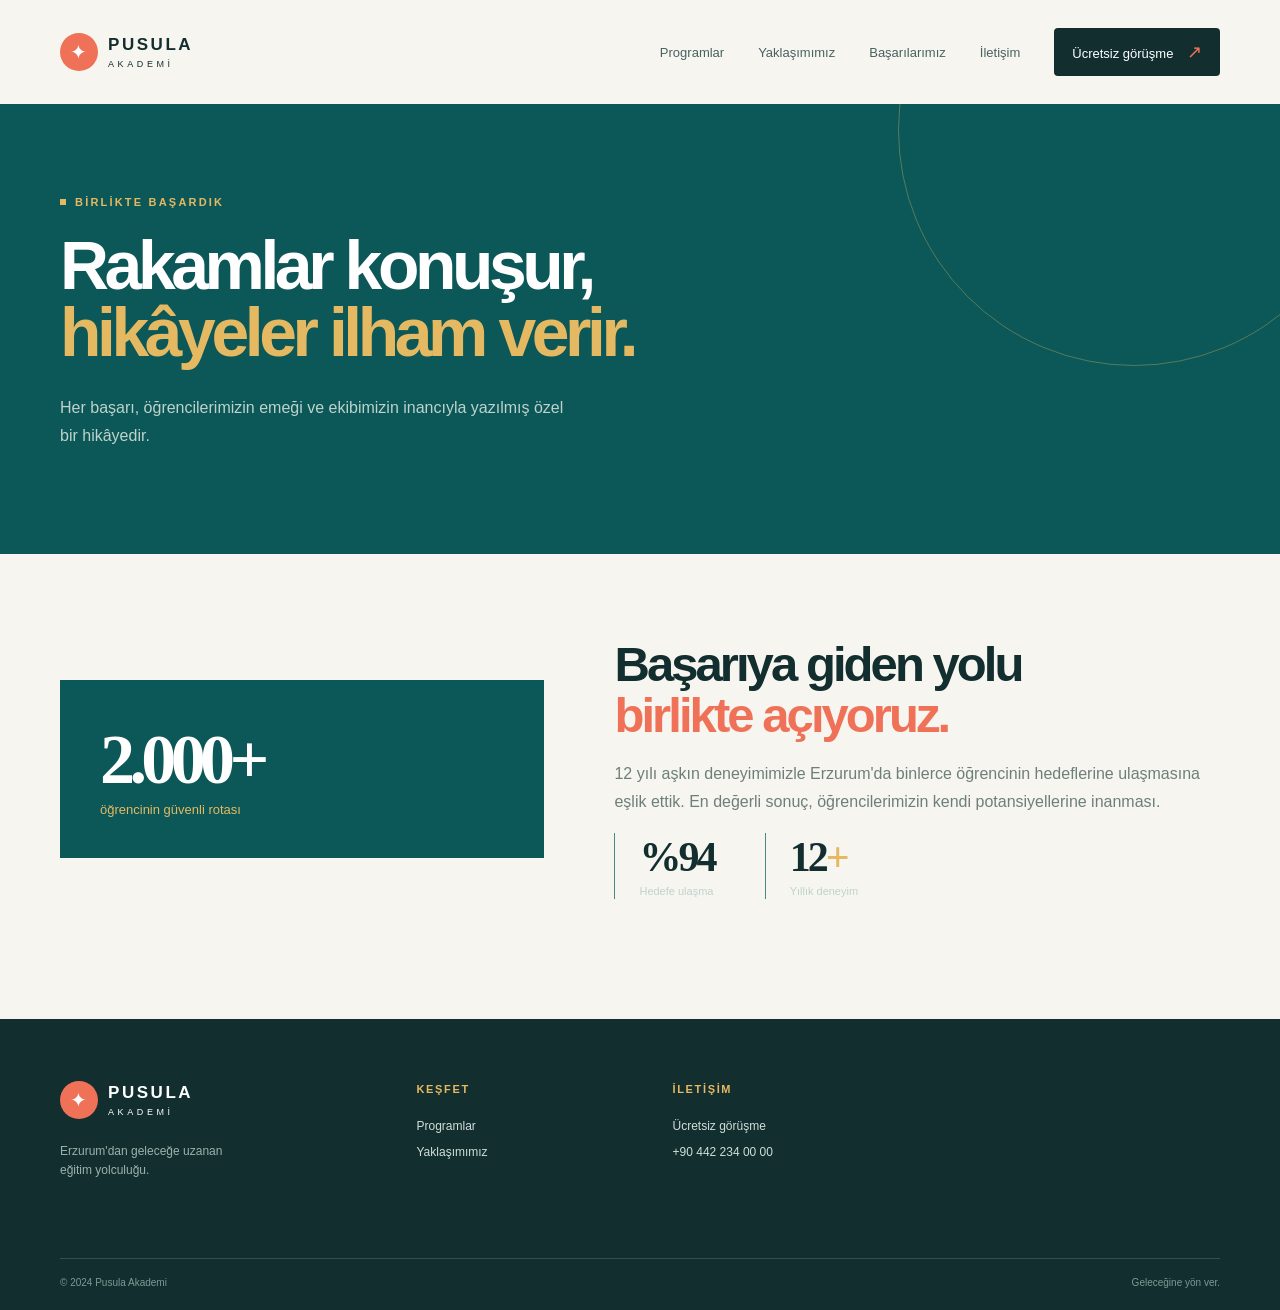
==== basarilarimiz.html @ 11196c7b "Create dedicated navigation pages Co-authored-by: Copilot App <223556219+Copilot@users.noreply.githu" ====
<!doctype html><html lang="tr"><head><meta charset="UTF-8"><meta name="viewport" content="width=device-width, initial-scale=1.0"><title>Başarılarımız | Pusula Akademi</title><link rel="stylesheet" href="styles.css"><link rel="stylesheet" href="page-styles.css"></head><body class="inner-page"><header class="site-header"><a class="brand" href="index.html"><span class="brand-mark">✦</span><span><strong>PUSULA</strong><small>AKADEMİ</small></span></a><nav class="site-nav"><a href="programlar.html">Programlar</a><a href="yaklasimimiz.html">Yaklaşımımız</a><a href="basarilarimiz.html">Başarılarımız</a><a href="iletisim.html">İletişim</a><a class="nav-cta" href="iletisim.html">Ücretsiz görüşme <span>↗</span></a></nav></header><main><section class="page-hero"><div class="section-shell"><p class="eyebrow"><span></span> Birlikte başardık</p><h1>Rakamlar konuşur,<br><em>hikâyeler ilham verir.</em></h1><p class="page-intro">Her başarı, öğrencilerimizin emeği ve ekibimizin inancıyla yazılmış özel bir hikâyedir.</p></div></section><section class="page-content section-shell"><div class="result-showcase"><div class="result-panel"><strong>2.000+</strong><span>öğrencinin güvenli rotası</span></div><div class="result-copy"><h2>Başarıya giden yolu<br><em>birlikte açıyoruz.</em></h2><p>12 yılı aşkın deneyimimizle Erzurum'da binlerce öğrencinin hedeflerine ulaşmasına eşlik ettik. En değerli sonuç, öğrencilerimizin kendi potansiyellerine inanması.</p><div class="metrics"><div><strong>%94</strong><small>Hedefe ulaşma</small></div><div><strong>12<span>+</span></strong><small>Yıllık deneyim</small></div></div></div></div></section></main><footer class="site-footer"><div class="section-shell footer-inner"><div class="footer-brand-column"><a class="brand brand-footer" href="index.html"><span class="brand-mark">✦</span><span><strong>PUSULA</strong><small>AKADEMİ</small></span></a><p>Erzurum'dan geleceğe uzanan eğitim yolculuğu.</p></div><div class="footer-column"><h3>Keşfet</h3><a href="programlar.html">Programlar</a><a href="yaklasimimiz.html">Yaklaşımımız</a></div><div class="footer-column"><h3>İletişim</h3><a href="iletisim.html">Ücretsiz görüşme</a><a href="tel:+904422340000">+90 442 234 00 00</a></div></div><div class="section-shell copyright"><span>© 2024 Pusula Akademi</span><span>Geleceğine yön ver.</span></div></footer></body></html>
---- styles.css ----
:root {
  --ink: #132e2f;
  --teal: #0c5758;
  --mint: #d8eee7;
  --cream: #f7f5ef;
  --orange: #ef7258;
  --gold: #e5b962;
  --muted: #6d7f7b;
}

* { box-sizing: border-box; }
html { scroll-behavior: smooth; }
body { margin: 0; background: var(--cream); color: var(--ink); font-family: "DM Sans", sans-serif; overflow-x: hidden; }
a { color: inherit; text-decoration: none; }
.section-shell { width: min(1160px, calc(100% - 80px)); margin: 0 auto; }
.section-shell:not(.site-header) { position: relative; }
.site-header { align-items: center; display: flex; justify-content: space-between; margin: auto; padding: 28px 40px; width: min(1240px, 100%); }
.brand { align-items: center; display: inline-flex; gap: 10px; letter-spacing: .06em; }
.brand-mark { align-items: center; background: var(--orange); border-radius: 50%; color: white; display: inline-flex; font-size: 20px; height: 38px; justify-content: center; width: 38px; }
.brand strong, .brand small { display: block; line-height: 1; }
.brand strong { font: 800 17px "Manrope", sans-serif; letter-spacing: .15em; }
.brand small { font-size: 9px; letter-spacing: .4em; margin-top: 5px; }
.site-nav { align-items: center; display: flex; font-size: 13px; gap: 34px; }
.site-nav a:not(.nav-cta) { color: #476260; }
.site-nav a:hover, .footer-links a:hover { color: var(--orange); }
.nav-cta { background: var(--ink); border-radius: 4px; color: white; padding: 13px 18px; }
.nav-cta span, .button span { color: var(--orange); font-size: 18px; margin-left: 10px; }
.search-toggle { background: none; border: 0; color: #476260; cursor: pointer; font: inherit; padding: 8px 0; }
.search-toggle span { color: var(--orange); font-size: 22px; vertical-align: -2px; }
.search-toggle:hover { color: var(--orange); }
.search-panel { background: var(--ink); box-shadow: 0 18px 40px rgba(19,46,47,.2); color: white; left: 0; padding: 22px max(40px, calc((100% - 1160px) / 2)); position: absolute; right: 0; top: 88px; z-index: 10; }
.search-form { align-items: center; border-bottom: 1px solid #547573; display: flex; gap: 14px; }
.search-form > span { color: var(--gold); font-size: 25px; }
.search-form input { background: transparent; border: 0; color: white; flex: 1; font: 500 18px "Manrope", sans-serif; outline: 0; padding: 12px 0; }
.search-form input::placeholder { color: #a8c0ba; }
.search-close { background: transparent; border: 0; color: #a8c0ba; cursor: pointer; font-size: 26px; }
.search-results { display: grid; gap: 8px; grid-template-columns: repeat(3, 1fr); padding-top: 16px; }
.search-result { border: 1px solid #315b59; display: grid; gap: 5px; padding: 13px 15px; position: relative; transition: background .2s, border-color .2s; }
.search-result:hover { background: #1b4747; border-color: var(--gold); }
.search-result strong { color: var(--gold); font-size: 13px; }
.search-result span { color: #bdd0ca; font-size: 11px; line-height: 1.4; max-width: 220px; }
.search-result b { bottom: 12px; color: var(--orange); position: absolute; right: 13px; }
.no-results { color: #bdd0ca; font-size: 13px; margin: 4px 0; }
.menu-toggle { display: none; }
.hero { align-items: center; display: grid; gap: 70px; grid-template-columns: 1fr 1fr; min-height: 630px; overflow: visible; padding-bottom: 76px; padding-top: 45px; position: relative; }
.hero::before { background-image: linear-gradient(rgba(12,87,88,.045) 1px, transparent 1px), linear-gradient(90deg, rgba(12,87,88,.045) 1px, transparent 1px); background-size: 35px 35px; content: ""; height: 430px; left: -100px; mask-image: linear-gradient(90deg, black, transparent); position: absolute; top: 55px; width: 530px; z-index: -2; }
.hero-orbit { border: 1px solid rgba(12,87,88,.13); border-radius: 50%; pointer-events: none; position: absolute; z-index: -1; }
.orbit-one { height: 620px; right: -300px; top: -160px; width: 620px; }
.orbit-two { border-color: rgba(239,114,88,.18); height: 450px; right: -215px; top: -75px; width: 450px; }
.eyebrow { align-items: center; color: var(--orange); display: flex; font-size: 11px; font-weight: 700; gap: 9px; letter-spacing: .2em; margin: 0 0 24px; text-transform: uppercase; }
.eyebrow > span { background: var(--orange); display: inline-block; height: 6px; width: 6px; }
h1, h2, h3 { font-family: "Manrope", sans-serif; margin: 0; }
h1 { font-size: clamp(45px, 5.3vw, 74px); letter-spacing: -.065em; line-height: .99; max-width: 580px; }
h1 em, h2 em { color: var(--orange); font-style: normal; }
.hero-text { color: var(--muted); font-size: 16px; line-height: 1.7; margin: 28px 0 30px; max-width: 420px; }
.hero-actions { align-items: center; display: flex; gap: 28px; }
.button { align-items: center; border-radius: 3px; display: inline-flex; font-size: 13px; font-weight: 700; padding: 16px 20px; }
.button-primary { background: var(--teal); color: #fff; }
.button-primary:hover { background: var(--ink); }
.text-link { border-bottom: 1px solid #bdc8c2; color: var(--teal); font-size: 13px; padding-bottom: 4px; }
.text-link span { color: var(--orange); margin-left: 9px; }
.hero-note { align-items: center; display: flex; gap: 14px; margin-top: 56px; }
.hero-note p { color: var(--muted); font-size: 12px; margin: 0; }
.hero-note strong { color: var(--ink); display: block; font-size: 16px; }
.avatar-stack { display: flex; }
.avatar-stack span { align-items: center; background: #f1bc86; border: 2px solid var(--cream); border-radius: 50%; color: var(--ink); display: flex; font-size: 10px; height: 31px; justify-content: center; margin-left: -8px; width: 31px; }
.avatar-stack span:first-child { background: #c0d8d2; margin-left: 0; }
.avatar-stack span:nth-child(2) { background: #9ec7c1; }
.avatar-stack span:nth-child(3) { background: #e9d298; }
.avatar-stack span:last-child { background: var(--teal); color: white; }
.hero-visual { min-height: 475px; position: relative; animation: rise-in .9s .15s both; }
.hero-visual::before { border: 1px solid rgba(239,114,88,.3); border-radius: 50%; content: ""; height: 390px; position: absolute; right: -52px; top: 40px; width: 390px; z-index: -1; animation: orbit 18s linear infinite; }
.hero-visual::after { background: var(--gold); border-radius: 50%; content: ""; filter: blur(1px); height: 13px; position: absolute; right: 80px; top: 48px; width: 13px; animation: blink 2.5s ease-in-out infinite; }
.visual-card-main { background: var(--mint); height: 430px; margin: 0 30px 0 48px; overflow: hidden; position: relative; }
.student-photo, .approach-image { background: linear-gradient(145deg, rgba(14,86,83,.1), rgba(14,86,83,.35)), url("https://images.unsplash.com/photo-1523240795612-9a054b0db644?auto=format&fit=crop&w=1000&q=85") center/cover; height: 100%; }
.quote-card { background: white; bottom: 25px; left: -28px; padding: 17px 25px 18px; position: absolute; width: 250px; }
.quote-card p { font: 600 13px/1.5 "Manrope", sans-serif; margin: 0; }
.quote-mark { color: var(--orange); font: 38px Georgia; height: 23px; display: block; }
.sun-badge { align-items: center; animation: float 4s ease-in-out infinite; background: var(--gold); border-radius: 50%; color: var(--ink); display: flex; flex-direction: column; font-size: 9px; font-weight: 700; height: 83px; justify-content: center; letter-spacing: .12em; line-height: 1.6; position: absolute; right: 4px; text-align: center; top: -14px; width: 83px; z-index: 2; }
.sun-badge strong { font-size: 17px; letter-spacing: .03em; }
.floating-stat { align-items: center; animation: float 4s 1s ease-in-out infinite; background: var(--teal); bottom: 10px; color: white; display: flex; gap: 10px; left: 0; padding: 16px 19px; position: absolute; }
.floating-stat strong { font: 800 26px "Manrope"; }
.floating-stat span { border-left: 1px solid #6d9692; font-size: 10px; line-height: 1.3; padding-left: 10px; }
.compass { animation: spin 12s linear infinite; bottom: 94px; color: var(--orange); font-size: 30px; position: absolute; right: 0; }
.section-heading { align-items: end; display: flex; justify-content: space-between; padding-bottom: 47px; }
h2 { font-size: clamp(32px, 4vw, 49px); letter-spacing: -.06em; line-height: 1.05; }
.section-intro { color: var(--muted); font-size: 14px; line-height: 1.7; margin: 0 5% 5px 0; max-width: 260px; }
.programs { padding: 85px 0 125px; }
.program-grid { display: grid; gap: 18px; grid-template-columns: repeat(3, 1fr); }
.program-card { background: #ebebe4; min-height: 335px; opacity: 0; padding: 28px 30px; position: relative; transform: translateY(25px); transition: transform .25s, box-shadow .25s; }
.program-card.is-visible { animation: reveal .7s both; }
.program-card:nth-child(2).is-visible { animation-delay: .12s; }
.program-card:nth-child(3).is-visible { animation-delay: .24s; }
.program-card:hover { transform: translateY(-6px); }
.program-card::after { background: var(--orange); bottom: 0; content: ""; height: 4px; left: 0; position: absolute; transform: scaleX(0); transform-origin: left; transition: transform .35s ease; width: 100%; }
.program-card:hover::after { transform: scaleX(1); }
.program-card.featured { background: var(--teal); color: #fff; }
.card-icon { align-items: center; border: 1px solid currentColor; border-radius: 50%; display: flex; font-size: 18px; height: 34px; justify-content: center; position: absolute; right: 27px; top: 25px; width: 34px; }
.card-label { font-size: 10px; font-weight: 700; letter-spacing: .18em; opacity: .65; text-transform: uppercase; }
.program-card h3 { font-size: 35px; letter-spacing: -.06em; line-height: 1.03; margin: 43px 0 15px; }
.program-card > p:not(.card-label) { font-size: 13px; max-width: 160px; opacity: .68; }
.program-card a { bottom: 28px; font-size: 12px; font-weight: 700; left: 30px; position: absolute; }
.program-card a span { color: var(--orange); margin-left: 9px; }
.approach { align-items: center; display: grid; gap: 100px; grid-template-columns: .9fr 1fr; padding: 30px 0 145px; }
.approach-image { background-image: linear-gradient(145deg, rgba(14,86,83,.05), rgba(14,86,83,.45)), url("https://images.unsplash.com/photo-1529156069898-49953e39b3ac?auto=format&fit=crop&w=900&q=85"); height: 560px; opacity: 0; position: relative; transform: translateX(-25px); }
.approach-image.is-visible { animation: slide-in .8s both; }
.approach-image span { background: var(--orange); bottom: 0; color: white; font: 800 29px "Manrope"; padding: 25px 28px; position: absolute; right: 0; }
.approach-copy > p:not(.eyebrow) { color: var(--muted); font-size: 14px; line-height: 1.8; margin: 27px 0 34px; max-width: 430px; }
.approach-list > div { align-items: flex-start; border-top: 1px solid #d7ddd7; display: flex; gap: 22px; padding: 15px 0; }
.approach-list strong { color: var(--orange); font-size: 11px; }
.approach-list b, .approach-list small { display: block; }
.approach-list b { font-size: 13px; margin-bottom: 4px; }
.approach-list small { color: var(--muted); font-size: 12px; }
.results { background: var(--teal); color: white; }
.results-inner { align-items: center; display: flex; justify-content: space-between; padding-bottom: 82px; padding-top: 82px; }
.eyebrow-light { color: var(--gold); }
.eyebrow-light > span { background: var(--gold); }
.results h2 em, .contact h2 em { color: var(--gold); }
.metrics { display: flex; gap: 50px; }
.metrics div { border-left: 1px solid #4f8582; padding-left: 24px; }
.metrics strong { display: block; font: 800 42px "Manrope"; letter-spacing: -.07em; }
.metrics strong span { color: var(--gold); }
.metrics small { color: #bed3cc; font-size: 11px; }
.testimonial { padding: 110px 0; text-align: center; }
.testimonial .eyebrow { justify-content: center; }
blockquote { font: 600 clamp(23px, 3vw, 37px)/1.3 "Manrope", sans-serif; letter-spacing: -.05em; margin: 0 auto 25px; max-width: 790px; }
.student-name { color: var(--muted); font-size: 12px; }
.student-name strong { color: var(--ink); }
.student-name span { color: var(--orange); padding: 0 8px; }
.contact { align-items: center; background: var(--orange); color: white; display: flex; justify-content: space-between; padding-bottom: 65px; padding-top: 65px; }
.contact .eyebrow { color: var(--cream); }
.contact .eyebrow > span { background: var(--cream); }
.contact-action { max-width: 280px; }
.contact-action p { font-size: 13px; line-height: 1.6; margin: 0 0 22px; opacity: .8; }
.button-light { background: white; color: var(--ink); }
.button-light span { color: var(--orange); }
.site-footer { background: var(--ink); color: white; }
.footer-inner { display: grid; gap: 55px; grid-template-columns: 1.5fr 1fr 1.45fr 1fr; padding: 62px 0 54px; }
.brand-footer .brand-mark { background: var(--orange); }
.footer-brand-column > p { color: #9bb2ac; font-size: 12px; line-height: 1.6; margin: 23px 0; max-width: 180px; }
.social-links { display: flex; gap: 8px; }
.social-links a { align-items: center; border: 1px solid #416663; border-radius: 50%; color: #d0dfda; display: flex; font-size: 11px; height: 29px; justify-content: center; width: 29px; }
.social-links a:hover { background: var(--orange); border-color: var(--orange); }
.footer-column { display: flex; flex-direction: column; gap: 12px; }
.footer-column h3 { color: var(--gold); font-size: 11px; letter-spacing: .15em; margin: 2px 0 12px; text-transform: uppercase; }
.footer-column a, .footer-column span { color: #d0dfda; font-size: 12px; }
.footer-column a:hover { color: var(--orange); }
.footer-action { border-left: 1px solid #315050; padding-left: 25px; }
.footer-action p { color: white; font: 600 16px/1.4 "Manrope", sans-serif; margin: 0 0 12px; }
.footer-arrow { border-bottom: 1px solid #55726e; color: var(--gold) !important; padding-bottom: 8px; width: max-content; }
.footer-arrow span { color: var(--orange); font-size: 17px; margin-left: 10px; }
.copyright { border-top: 1px solid #315050; color: #7e9a95; display: flex; font-size: 10px; justify-content: space-between; padding-bottom: 22px; padding-top: 18px; }
.sr-only { clip: rect(0,0,0,0); clip-path: inset(50%); height: 1px; overflow: hidden; position: absolute; white-space: nowrap; width: 1px; }
.marquee-band { background: var(--orange); color: white; overflow: hidden; transform: rotate(-1.5deg) scale(1.03); }
.marquee-track { align-items: center; animation: marquee 28s linear infinite; display: flex; gap: 36px; justify-content: flex-start; min-width: max-content; padding: 17px 0; }
.marquee-track span { font: 800 13px "Manrope", sans-serif; letter-spacing: .15em; }
.marquee-track b { color: var(--gold); font-size: 17px; }
.marquee-band + .programs { padding-top: 140px; }
.button-primary, .button-light, .nav-cta { transition: box-shadow .25s, transform .25s; }
.button-primary:hover, .button-light:hover, .nav-cta:hover { box-shadow: 0 12px 24px rgba(19,46,47,.18); transform: translateY(-3px); }
.visual-card-main { box-shadow: 18px 22px 0 rgba(12,87,88,.09); transition: transform .5s ease, box-shadow .5s ease; }
.visual-card-main:hover { box-shadow: 25px 28px 0 rgba(12,87,88,.13); transform: rotate(-1deg) translateY(-5px); }
@keyframes marquee { to { transform: translateX(-50%); } }
.hero-copy { animation: rise-in .8s both; }
.approach-copy, .results-inner, .testimonial, .contact { opacity: 0; transform: translateY(22px); }
.approach-copy.is-visible, .results-inner.is-visible, .testimonial.is-visible, .contact.is-visible { animation: reveal .8s both; }
@keyframes rise-in { from { opacity: 0; transform: translateY(24px); } to { opacity: 1; transform: translateY(0); } }
@keyframes reveal { from { opacity: 0; transform: translateY(25px); } to { opacity: 1; transform: translateY(0); } }
@keyframes slide-in { from { opacity: 0; transform: translateX(-25px); } to { opacity: 1; transform: translateX(0); } }
@keyframes float { 0%, 100% { transform: translateY(0) rotate(0); } 50% { transform: translateY(-9px) rotate(2deg); } }
@keyframes orbit { to { transform: rotate(360deg); } }
@keyframes spin { to { transform: rotate(360deg); } }
@keyframes blink { 0%, 100% { box-shadow: 0 0 0 0 rgba(229,185,98,.45); } 50% { box-shadow: 0 0 0 12px rgba(229,185,98,0); } }
@media (prefers-reduced-motion: reduce) {
  *, *::before, *::after { animation-duration: .01ms !important; animation-iteration-count: 1 !important; scroll-behavior: auto !important; transition-duration: .01ms !important; }
}

@media (max-width: 760px) {
  .section-shell { width: min(100% - 40px, 560px); }
  .site-header { padding: 20px; }
  .menu-toggle { background: none; border: 0; display: block; padding: 5px; }
  .menu-toggle span:not(.sr-only) { background: var(--ink); display: block; height: 2px; margin: 5px 0; width: 22px; }
  .site-nav { background: var(--cream); box-shadow: 0 12px 20px #173d3d12; display: none; flex-direction: column; gap: 22px; left: 0; padding: 24px; position: absolute; right: 0; top: 75px; z-index: 4; }
  .site-nav.open { display: flex; }
  .search-panel { padding: 18px 20px; top: 68px; }
  .search-results { grid-template-columns: 1fr; max-height: 55vh; overflow-y: auto; }
  .hero { display: block; min-height: 0; padding-bottom: 70px; padding-top: 45px; }
  .hero-orbit { opacity: .5; right: -330px; }
  h1 { font-size: 48px; }
  .hero-visual { margin-top: 65px; min-height: 390px; }
  .visual-card-main { height: 350px; margin-left: 30px; }
  .floating-stat { bottom: 0; }
  .section-heading, .results-inner, .contact, .footer-inner { align-items: flex-start; display: block; }
  .section-intro { margin-top: 25px; }
  .programs { padding: 70px 0 90px; }
  .marquee-band + .programs { padding-top: 95px; }
  .program-grid { grid-template-columns: 1fr; }
  .program-card { min-height: 280px; }
  .approach { display: block; padding-bottom: 90px; }
  .approach-image { height: 380px; margin-bottom: 55px; }
  .results-inner { padding: 60px 0; }
  .metrics { gap: 20px; margin-top: 45px; }
  .metrics div { padding-left: 13px; }
  .metrics strong { font-size: 30px; }
  .testimonial { padding: 80px 0; }
  .contact-action { margin-top: 27px; }
  .footer-inner { gap: 32px; padding: 45px 0 35px; }
  .footer-action { border-left: 0; border-top: 1px solid #315050; padding-left: 0; padding-top: 25px; }
  .footer-inner > p { margin: 26px 0; }
  .copyright { display: flex; }
}
---- page-styles.css ----
.inner-page{background:var(--cream);min-height:100vh}.page-hero{background:var(--teal);color:#fff;overflow:hidden;padding:92px 0 105px;position:relative}.page-hero:after{border:1px solid rgba(229,185,98,.35);border-radius:50%;content:"";height:470px;position:absolute;right:-90px;top:-210px;width:470px}.page-hero .eyebrow{color:var(--gold)}.page-hero .eyebrow>span{background:var(--gold)}.page-hero h1{max-width:740px}.page-hero h1 em{color:var(--gold)}.page-intro{color:#bdd3cc;font-size:16px;line-height:1.7;margin:28px 0 0;max-width:510px}.page-content{padding:85px 0 120px}.page-content h2{margin-bottom:18px}.page-content>p{color:var(--muted);line-height:1.8;max-width:650px}.detail-grid{display:grid;gap:18px;grid-template-columns:repeat(3,1fr);margin-top:45px}.detail-card{background:#fff;border-top:4px solid var(--orange);padding:30px}.detail-card:nth-child(2){border-color:var(--gold)}.detail-card:nth-child(3){border-color:var(--teal)}.detail-card b{color:var(--orange);font-size:11px;letter-spacing:.15em}.detail-card h3{font-size:28px;margin:34px 0 13px}.detail-card p{color:var(--muted);font-size:13px;line-height:1.7}.numbered-list{display:grid;gap:0;margin-top:45px;max-width:760px}.numbered-list div{align-items:center;border-top:1px solid #d8dfda;display:grid;gap:25px;grid-template-columns:45px 1fr;padding:22px 0}.numbered-list strong{color:var(--orange);font-size:12px}.numbered-list b{display:block;font-size:16px;margin-bottom:6px}.numbered-list span{color:var(--muted);font-size:13px}.result-showcase{align-items:center;display:grid;gap:70px;grid-template-columns:.8fr 1fr}.result-panel{background:var(--teal);color:#fff;padding:40px}.result-panel strong{display:block;font:800 70px "Manrope";letter-spacing:-.08em}.result-panel span{color:var(--gold);font-size:13px}.result-copy p{color:var(--muted);line-height:1.8}.contact-layout{display:grid;gap:70px;grid-template-columns:1fr 1fr}.contact-info{background:var(--teal);color:#fff;padding:38px}.contact-info h3{font-size:26px;margin:0 0 28px}.contact-info p{color:#bdd3cc;font-size:13px;line-height:1.7}.contact-info a{color:var(--gold);display:block;margin-top:22px}.contact-form{display:grid;gap:14px}.contact-form label{color:var(--muted);font-size:11px;font-weight:700}.contact-form input,.contact-form textarea{background:#fff;border:1px solid #d8dfda;font:inherit;padding:14px}.contact-form textarea{min-height:115px;resize:vertical}.contact-form button{background:var(--orange);border:0;color:#fff;cursor:pointer;font:700 13px "DM Sans";padding:16px}@media(max-width:760px){.page-hero{padding:65px 0 75px}.page-content{padding:60px 0 80px}.detail-grid,.contact-layout,.result-showcase{grid-template-columns:1fr}.result-panel{padding:30px}}
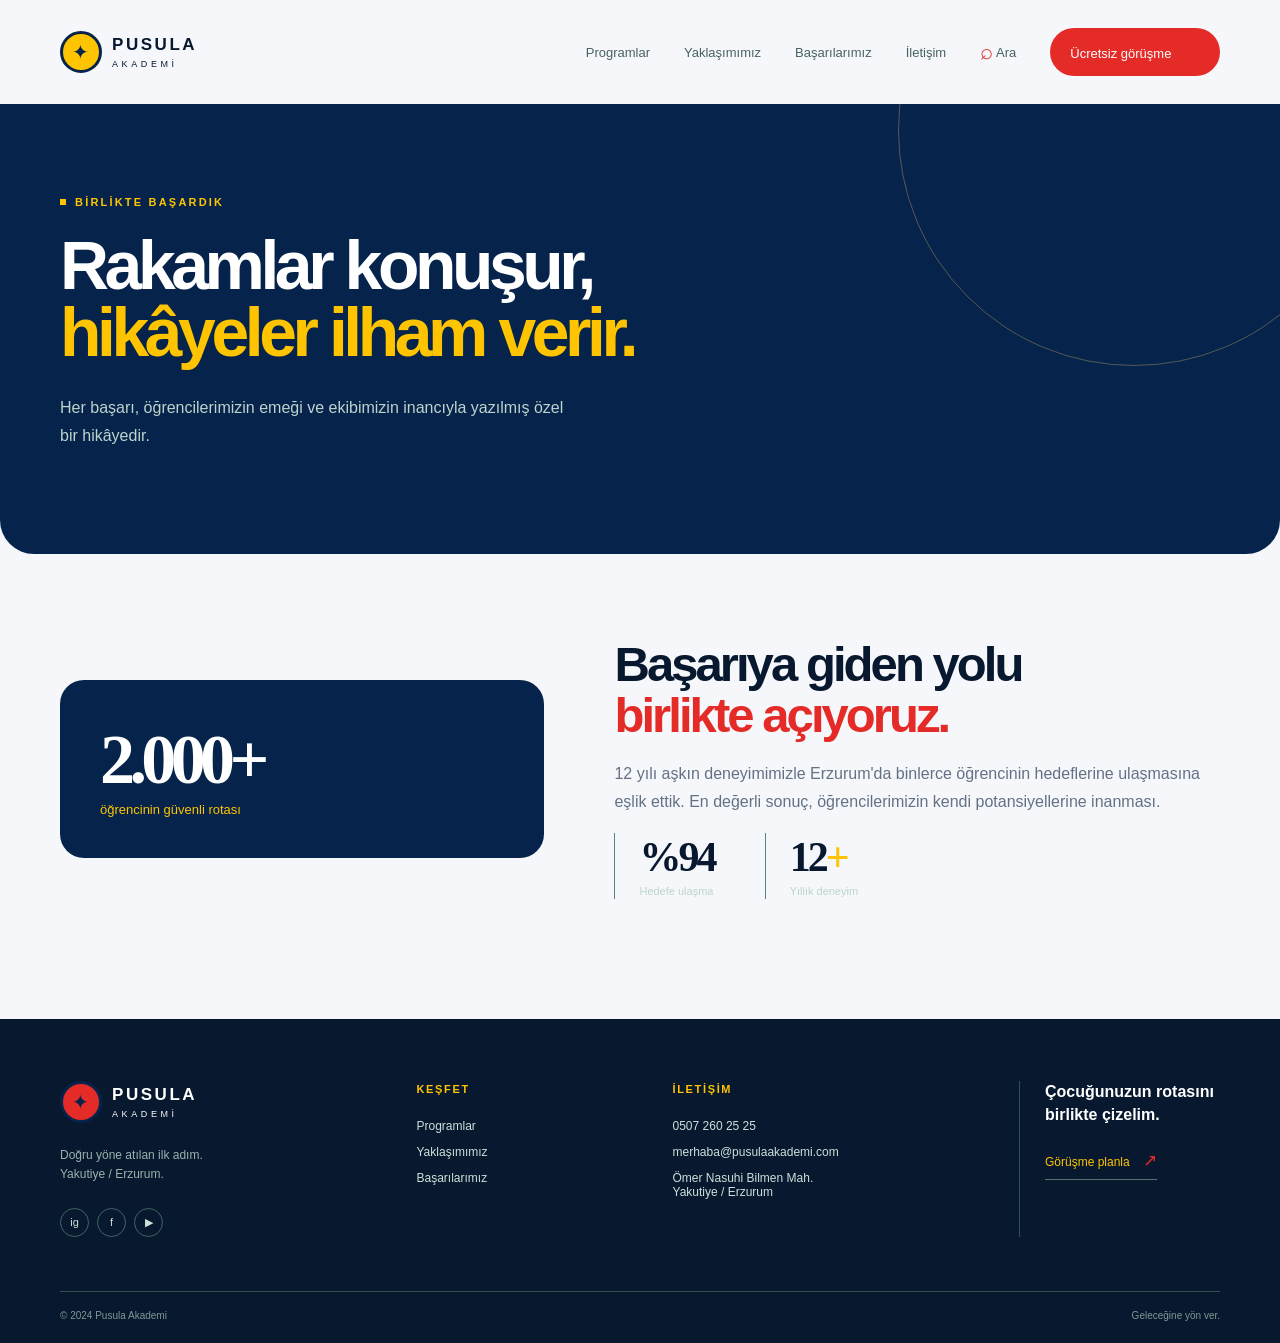
==== commit ac9e5279: "Unify header and footer across pages Co-authored-by: Copilot App <223556219+Copilot@users.noreply.gi" ====
--- a/basarilarimiz.html
+++ b/basarilarimiz.html
@@ -1 +1 @@
-<!doctype html><html lang="tr"><head><meta charset="UTF-8"><meta name="viewport" content="width=device-width, initial-scale=1.0"><title>Başarılarımız | Pusula Akademi</title><link rel="stylesheet" href="styles.css"><link rel="stylesheet" href="page-styles.css"></head><body class="inner-page"><header class="site-header"><a class="brand" href="index.html"><span class="brand-mark">✦</span><span><strong>PUSULA</strong><small>AKADEMİ</small></span></a><nav class="site-nav"><a href="programlar.html">Programlar</a><a href="yaklasimimiz.html">Yaklaşımımız</a><a href="basarilarimiz.html">Başarılarımız</a><a href="iletisim.html">İletişim</a><a class="nav-cta" href="iletisim.html">Ücretsiz görüşme <span>↗</span></a></nav></header><main><section class="page-hero"><div class="section-shell"><p class="eyebrow"><span></span> Birlikte başardık</p><h1>Rakamlar konuşur,<br><em>hikâyeler ilham verir.</em></h1><p class="page-intro">Her başarı, öğrencilerimizin emeği ve ekibimizin inancıyla yazılmış özel bir hikâyedir.</p></div></section><section class="page-content section-shell"><div class="result-showcase"><div class="result-panel"><strong>2.000+</strong><span>öğrencinin güvenli rotası</span></div><div class="result-copy"><h2>Başarıya giden yolu<br><em>birlikte açıyoruz.</em></h2><p>12 yılı aşkın deneyimimizle Erzurum'da binlerce öğrencinin hedeflerine ulaşmasına eşlik ettik. En değerli sonuç, öğrencilerimizin kendi potansiyellerine inanması.</p><div class="metrics"><div><strong>%94</strong><small>Hedefe ulaşma</small></div><div><strong>12<span>+</span></strong><small>Yıllık deneyim</small></div></div></div></div></section></main><footer class="site-footer"><div class="section-shell footer-inner"><div class="footer-brand-column"><a class="brand brand-footer" href="index.html"><span class="brand-mark">✦</span><span><strong>PUSULA</strong><small>AKADEMİ</small></span></a><p>Erzurum'dan geleceğe uzanan eğitim yolculuğu.</p></div><div class="footer-column"><h3>Keşfet</h3><a href="programlar.html">Programlar</a><a href="yaklasimimiz.html">Yaklaşımımız</a></div><div class="footer-column"><h3>İletişim</h3><a href="iletisim.html">Ücretsiz görüşme</a><a href="tel:+904422340000">+90 442 234 00 00</a></div></div><div class="section-shell copyright"><span>© 2024 Pusula Akademi</span><span>Geleceğine yön ver.</span></div></footer></body></html>
+<!doctype html><html lang="tr"><head><meta charset="UTF-8"><meta name="viewport" content="width=device-width, initial-scale=1.0"><title>Başarılarımız | Pusula Akademi</title><link rel="stylesheet" href="styles.css"><link rel="stylesheet" href="page-styles.css"></head><body class="inner-page"><header class="site-header"><a class="brand" href="index.html"><span class="brand-mark">✦</span><span><strong>PUSULA</strong><small>AKADEMİ</small></span></a><nav class="site-nav"><a href="programlar.html">Programlar</a><a href="yaklasimimiz.html">Yaklaşımımız</a><a href="basarilarimiz.html">Başarılarımız</a><a href="iletisim.html">İletişim</a><a class="nav-cta" href="iletisim.html">Ücretsiz görüşme <span>↗</span></a></nav></header><main><section class="page-hero"><div class="section-shell"><p class="eyebrow"><span></span> Birlikte başardık</p><h1>Rakamlar konuşur,<br><em>hikâyeler ilham verir.</em></h1><p class="page-intro">Her başarı, öğrencilerimizin emeği ve ekibimizin inancıyla yazılmış özel bir hikâyedir.</p></div></section><section class="page-content section-shell"><div class="result-showcase"><div class="result-panel"><strong>2.000+</strong><span>öğrencinin güvenli rotası</span></div><div class="result-copy"><h2>Başarıya giden yolu<br><em>birlikte açıyoruz.</em></h2><p>12 yılı aşkın deneyimimizle Erzurum'da binlerce öğrencinin hedeflerine ulaşmasına eşlik ettik. En değerli sonuç, öğrencilerimizin kendi potansiyellerine inanması.</p><div class="metrics"><div><strong>%94</strong><small>Hedefe ulaşma</small></div><div><strong>12<span>+</span></strong><small>Yıllık deneyim</small></div></div></div></div></section></main><footer class="site-footer"><div class="section-shell footer-inner"><div class="footer-brand-column"><a class="brand brand-footer" href="index.html"><span class="brand-mark">✦</span><span><strong>PUSULA</strong><small>AKADEMİ</small></span></a><p>Erzurum'dan geleceğe uzanan eğitim yolculuğu.</p></div><div class="footer-column"><h3>Keşfet</h3><a href="programlar.html">Programlar</a><a href="yaklasimimiz.html">Yaklaşımımız</a></div><div class="footer-column"><h3>İletişim</h3><a href="iletisim.html">Ücretsiz görüşme</a><a href="tel:+904422340000">+90 442 234 00 00</a></div></div><div class="section-shell copyright"><span>© 2024 Pusula Akademi</span><span>Geleceğine yön ver.</span></div></footer><script src="chrome.js"></script><script src="script.js"></script></body></html>
--- a/styles.css
+++ b/styles.css
@@ -1,11 +1,11 @@
 :root {
-  --ink: #132e2f;
-  --teal: #0c5758;
-  --mint: #d8eee7;
-  --cream: #f7f5ef;
-  --orange: #ef7258;
-  --gold: #e5b962;
-  --muted: #6d7f7b;
+  --ink: #07182f;
+  --teal: #06244b;
+  --mint: #c9eff4;
+  --cream: #f5f7fa;
+  --orange: #e42b27;
+  --gold: #ffc400;
+  --muted: #647185;
 }
 
 * { box-sizing: border-box; }
@@ -16,14 +16,14 @@
 .section-shell:not(.site-header) { position: relative; }
 .site-header { align-items: center; display: flex; justify-content: space-between; margin: auto; padding: 28px 40px; width: min(1240px, 100%); }
 .brand { align-items: center; display: inline-flex; gap: 10px; letter-spacing: .06em; }
-.brand-mark { align-items: center; background: var(--orange); border-radius: 50%; color: white; display: inline-flex; font-size: 20px; height: 38px; justify-content: center; width: 38px; }
+.brand-mark { align-items: center; background: var(--gold); border: 3px solid var(--teal); border-radius: 50%; color: var(--teal); display: inline-flex; font-size: 20px; height: 42px; justify-content: center; width: 42px; }
 .brand strong, .brand small { display: block; line-height: 1; }
 .brand strong { font: 800 17px "Manrope", sans-serif; letter-spacing: .15em; }
 .brand small { font-size: 9px; letter-spacing: .4em; margin-top: 5px; }
 .site-nav { align-items: center; display: flex; font-size: 13px; gap: 34px; }
 .site-nav a:not(.nav-cta) { color: #476260; }
 .site-nav a:hover, .footer-links a:hover { color: var(--orange); }
-.nav-cta { background: var(--ink); border-radius: 4px; color: white; padding: 13px 18px; }
+.nav-cta { background: var(--orange); border-radius: 999px; color: white; padding: 13px 20px; }
 .nav-cta span, .button span { color: var(--orange); font-size: 18px; margin-left: 10px; }
 .search-toggle { background: none; border: 0; color: #476260; cursor: pointer; font: inherit; padding: 8px 0; }
 .search-toggle span { color: var(--orange); font-size: 22px; vertical-align: -2px; }
@@ -42,7 +42,7 @@
 .search-result b { bottom: 12px; color: var(--orange); position: absolute; right: 13px; }
 .no-results { color: #bdd0ca; font-size: 13px; margin: 4px 0; }
 .menu-toggle { display: none; }
-.hero { align-items: center; display: grid; gap: 70px; grid-template-columns: 1fr 1fr; min-height: 630px; overflow: visible; padding-bottom: 76px; padding-top: 45px; position: relative; }
+.hero { align-items: center; background: radial-gradient(circle at 88% 42%, rgba(255,196,0,.18), transparent 26%), linear-gradient(135deg, #f5f7fa 0%, #e7f1f6 100%); border-radius: 0 0 34px 34px; display: grid; gap: 70px; grid-template-columns: 1fr 1fr; min-height: 630px; overflow: visible; padding: 68px 52px 76px; position: relative; width: min(1240px, 100%); }
 .hero::before { background-image: linear-gradient(rgba(12,87,88,.045) 1px, transparent 1px), linear-gradient(90deg, rgba(12,87,88,.045) 1px, transparent 1px); background-size: 35px 35px; content: ""; height: 430px; left: -100px; mask-image: linear-gradient(90deg, black, transparent); position: absolute; top: 55px; width: 530px; z-index: -2; }
 .hero-orbit { border: 1px solid rgba(12,87,88,.13); border-radius: 50%; pointer-events: none; position: absolute; z-index: -1; }
 .orbit-one { height: 620px; right: -300px; top: -160px; width: 620px; }
@@ -54,7 +54,7 @@
 h1 em, h2 em { color: var(--orange); font-style: normal; }
 .hero-text { color: var(--muted); font-size: 16px; line-height: 1.7; margin: 28px 0 30px; max-width: 420px; }
 .hero-actions { align-items: center; display: flex; gap: 28px; }
-.button { align-items: center; border-radius: 3px; display: inline-flex; font-size: 13px; font-weight: 700; padding: 16px 20px; }
+.button { align-items: center; border-radius: 999px; display: inline-flex; font-size: 13px; font-weight: 700; padding: 16px 21px; }
 .button-primary { background: var(--teal); color: #fff; }
 .button-primary:hover { background: var(--ink); }
 .text-link { border-bottom: 1px solid #bdc8c2; color: var(--teal); font-size: 13px; padding-bottom: 4px; }
@@ -71,23 +71,25 @@
 .hero-visual { min-height: 475px; position: relative; animation: rise-in .9s .15s both; }
 .hero-visual::before { border: 1px solid rgba(239,114,88,.3); border-radius: 50%; content: ""; height: 390px; position: absolute; right: -52px; top: 40px; width: 390px; z-index: -1; animation: orbit 18s linear infinite; }
 .hero-visual::after { background: var(--gold); border-radius: 50%; content: ""; filter: blur(1px); height: 13px; position: absolute; right: 80px; top: 48px; width: 13px; animation: blink 2.5s ease-in-out infinite; }
-.visual-card-main { background: var(--mint); height: 430px; margin: 0 30px 0 48px; overflow: hidden; position: relative; }
-.student-photo, .approach-image { background: linear-gradient(145deg, rgba(14,86,83,.1), rgba(14,86,83,.35)), url("https://images.unsplash.com/photo-1523240795612-9a054b0db644?auto=format&fit=crop&w=1000&q=85") center/cover; height: 100%; }
-.quote-card { background: white; bottom: 25px; left: -28px; padding: 17px 25px 18px; position: absolute; width: 250px; }
+.visual-card-main { background: var(--mint); border: 8px solid white; border-radius: 30px; height: 430px; margin: 0 30px 0 48px; overflow: hidden; position: relative; }
+.student-photo, .approach-image { background: linear-gradient(145deg, rgba(6,36,75,.2), rgba(6,36,75,.7)), url("https://images.unsplash.com/photo-1523240795612-9a054b0db644?auto=format&fit=crop&w=1000&q=85") center/cover; height: 100%; }
+.quote-card { background: white; border-radius: 18px; bottom: 25px; box-shadow: 0 10px 25px rgba(7,24,47,.12); left: -28px; padding: 17px 25px 18px; position: absolute; width: 250px; }
 .quote-card p { font: 600 13px/1.5 "Manrope", sans-serif; margin: 0; }
 .quote-mark { color: var(--orange); font: 38px Georgia; height: 23px; display: block; }
-.sun-badge { align-items: center; animation: float 4s ease-in-out infinite; background: var(--gold); border-radius: 50%; color: var(--ink); display: flex; flex-direction: column; font-size: 9px; font-weight: 700; height: 83px; justify-content: center; letter-spacing: .12em; line-height: 1.6; position: absolute; right: 4px; text-align: center; top: -14px; width: 83px; z-index: 2; }
+.sun-badge { align-items: center; animation: float 4s ease-in-out infinite; background: var(--gold); border: 3px solid var(--teal); border-radius: 50%; color: var(--teal); display: flex; flex-direction: column; font-size: 9px; font-weight: 700; height: 93px; justify-content: center; letter-spacing: .12em; line-height: 1.6; position: absolute; right: 4px; text-align: center; top: -14px; width: 93px; z-index: 2; }
 .sun-badge strong { font-size: 17px; letter-spacing: .03em; }
-.floating-stat { align-items: center; animation: float 4s 1s ease-in-out infinite; background: var(--teal); bottom: 10px; color: white; display: flex; gap: 10px; left: 0; padding: 16px 19px; position: absolute; }
+.floating-stat { align-items: center; animation: float 4s 1s ease-in-out infinite; background: var(--teal); border: 4px solid white; border-radius: 18px; bottom: 10px; color: white; display: flex; gap: 10px; left: 0; padding: 16px 19px; position: absolute; }
 .floating-stat strong { font: 800 26px "Manrope"; }
 .floating-stat span { border-left: 1px solid #6d9692; font-size: 10px; line-height: 1.3; padding-left: 10px; }
 .compass { animation: spin 12s linear infinite; bottom: 94px; color: var(--orange); font-size: 30px; position: absolute; right: 0; }
 .section-heading { align-items: end; display: flex; justify-content: space-between; padding-bottom: 47px; }
 h2 { font-size: clamp(32px, 4vw, 49px); letter-spacing: -.06em; line-height: 1.05; }
 .section-intro { color: var(--muted); font-size: 14px; line-height: 1.7; margin: 0 5% 5px 0; max-width: 260px; }
-.programs { padding: 85px 0 125px; }
+.programs { padding: 85px 0 125px; position: relative; }
+.programs::before { border: 2px solid var(--gold); border-radius: 4px; content: ""; height: 18px; opacity: .8; position: absolute; right: 2%; top: 70px; transform: rotate(23deg); width: 145px; }
+.programs::after { color: var(--orange); content: "✎"; font-size: 68px; opacity: .18; position: absolute; right: 3%; top: 100px; transform: rotate(-28deg); }
 .program-grid { display: grid; gap: 18px; grid-template-columns: repeat(3, 1fr); }
-.program-card { background: #ebebe4; min-height: 335px; opacity: 0; padding: 28px 30px; position: relative; transform: translateY(25px); transition: transform .25s, box-shadow .25s; }
+.program-card { background: #e4f2f5; border-radius: 24px; min-height: 335px; opacity: 0; padding: 28px 30px; position: relative; transform: translateY(25px); transition: transform .25s, box-shadow .25s; }
 .program-card.is-visible { animation: reveal .7s both; }
 .program-card:nth-child(2).is-visible { animation-delay: .12s; }
 .program-card:nth-child(3).is-visible { animation-delay: .24s; }
@@ -102,7 +104,8 @@
 .program-card a { bottom: 28px; font-size: 12px; font-weight: 700; left: 30px; position: absolute; }
 .program-card a span { color: var(--orange); margin-left: 9px; }
 .approach { align-items: center; display: grid; gap: 100px; grid-template-columns: .9fr 1fr; padding: 30px 0 145px; }
-.approach-image { background-image: linear-gradient(145deg, rgba(14,86,83,.05), rgba(14,86,83,.45)), url("https://images.unsplash.com/photo-1529156069898-49953e39b3ac?auto=format&fit=crop&w=900&q=85"); height: 560px; opacity: 0; position: relative; transform: translateX(-25px); }
+.approach-copy { background: repeating-linear-gradient(0deg, transparent 0 31px, rgba(7,24,47,.06) 32px), #fff; border-radius: 24px; padding: 34px; }
+.approach-image { background-image: linear-gradient(145deg, rgba(6,36,75,.05), rgba(6,36,75,.45)), url("https://images.unsplash.com/photo-1529156069898-49953e39b3ac?auto=format&fit=crop&w=900&q=85"); border: 8px solid white; border-radius: 30px; box-shadow: 14px 14px 0 var(--gold); height: 560px; opacity: 0; position: relative; transform: translateX(-25px); }
 .approach-image.is-visible { animation: slide-in .8s both; }
 .approach-image span { background: var(--orange); bottom: 0; color: white; font: 800 29px "Manrope"; padding: 25px 28px; position: absolute; right: 0; }
 .approach-copy > p:not(.eyebrow) { color: var(--muted); font-size: 14px; line-height: 1.8; margin: 27px 0 34px; max-width: 430px; }
@@ -111,7 +114,7 @@
 .approach-list b, .approach-list small { display: block; }
 .approach-list b { font-size: 13px; margin-bottom: 4px; }
 .approach-list small { color: var(--muted); font-size: 12px; }
-.results { background: var(--teal); color: white; }
+.results { background: var(--teal); border-radius: 34px; color: white; margin: 0 auto; width: min(1240px, 100%); }
 .results-inner { align-items: center; display: flex; justify-content: space-between; padding-bottom: 82px; padding-top: 82px; }
 .eyebrow-light { color: var(--gold); }
 .eyebrow-light > span { background: var(--gold); }
@@ -122,16 +125,30 @@
 .metrics strong span { color: var(--gold); }
 .metrics small { color: #bed3cc; font-size: 11px; }
 .testimonial { padding: 110px 0; text-align: center; }
+.testimonial::before { color: var(--gold); content: "✦"; font-size: 44px; left: 2%; position: absolute; top: 80px; transform: rotate(15deg); }
 .testimonial .eyebrow { justify-content: center; }
 blockquote { font: 600 clamp(23px, 3vw, 37px)/1.3 "Manrope", sans-serif; letter-spacing: -.05em; margin: 0 auto 25px; max-width: 790px; }
 .student-name { color: var(--muted); font-size: 12px; }
 .student-name strong { color: var(--ink); }
 .student-name span { color: var(--orange); padding: 0 8px; }
-.contact { align-items: center; background: var(--orange); color: white; display: flex; justify-content: space-between; padding-bottom: 65px; padding-top: 65px; }
+.contact { align-items: center; background: var(--orange); border-radius: 30px; color: white; display: flex; justify-content: space-between; min-height: 300px; overflow: hidden; padding: 70px 75px; }
+.contact::before { background-image: linear-gradient(90deg, rgba(255,255,255,.14) 1px, transparent 1px), linear-gradient(rgba(255,255,255,.14) 1px, transparent 1px); background-size: 22px 22px; content: ""; height: 210px; left: 0; mask-image: linear-gradient(90deg, black, transparent); opacity: .55; position: absolute; top: 0; width: 380px; }
+.contact > div { position: relative; z-index: 1; }
+.contact .eyebrow { margin-bottom: 20px; }
+.contact-note { background: var(--gold); color: var(--teal); display: flex; flex-direction: column; height: 132px; justify-content: space-between; padding: 16px 19px; position: absolute !important; right: 40%; top: -35px; transform: rotate(7deg); width: 130px; z-index: 2 !important; }
+.contact-note::before { border-left: 12px solid transparent; border-right: 12px solid transparent; border-top: 14px solid var(--gold); bottom: -13px; content: ""; left: 22px; position: absolute; }
+.contact-note span { font-size: 9px; font-weight: 800; letter-spacing: .15em; }
+.contact-note b { font: 800 16px/1.05 "Manrope", sans-serif; }
+.contact-note i { align-self: flex-end; font-style: normal; }
+.contact-doodle { pointer-events: none; position: absolute !important; }
+.ruler-doodle { border: 2px solid var(--gold); border-radius: 3px; height: 24px; opacity: .9; right: 8%; top: 40px; transform: rotate(-24deg); width: 190px; }
+.ruler-doodle::after { background: repeating-linear-gradient(90deg, var(--gold) 0 2px, transparent 2px 16px); content: ""; height: 10px; left: 8px; position: absolute; right: 8px; top: 0; }
+.pencil-doodle { color: var(--gold); font-size: 88px; opacity: .8; right: 7%; transform: rotate(-28deg); bottom: 18px; }
 .contact .eyebrow { color: var(--cream); }
 .contact .eyebrow > span { background: var(--cream); }
 .contact-action { max-width: 280px; }
-.contact-action p { font-size: 13px; line-height: 1.6; margin: 0 0 22px; opacity: .8; }
+.contact-action { max-width: 300px; padding-right: 10px; }
+.contact-action p { font-size: 13px; line-height: 1.6; margin: 0 0 22px; opacity: .9; }
 .button-light { background: white; color: var(--ink); }
 .button-light span { color: var(--orange); }
 .site-footer { background: var(--ink); color: white; }
@@ -151,7 +168,7 @@
 .footer-arrow span { color: var(--orange); font-size: 17px; margin-left: 10px; }
 .copyright { border-top: 1px solid #315050; color: #7e9a95; display: flex; font-size: 10px; justify-content: space-between; padding-bottom: 22px; padding-top: 18px; }
 .sr-only { clip: rect(0,0,0,0); clip-path: inset(50%); height: 1px; overflow: hidden; position: absolute; white-space: nowrap; width: 1px; }
-.marquee-band { background: var(--orange); color: white; overflow: hidden; transform: rotate(-1.5deg) scale(1.03); }
+.marquee-band { background: var(--teal); color: white; overflow: hidden; transform: rotate(-1.5deg) scale(1.03); }
 .marquee-track { align-items: center; animation: marquee 28s linear infinite; display: flex; gap: 36px; justify-content: flex-start; min-width: max-content; padding: 17px 0; }
 .marquee-track span { font: 800 13px "Manrope", sans-serif; letter-spacing: .15em; }
 .marquee-track b { color: var(--gold); font-size: 17px; }
@@ -204,6 +221,10 @@
   .metrics strong { font-size: 30px; }
   .testimonial { padding: 80px 0; }
   .contact-action { margin-top: 27px; }
+  .contact { min-height: 430px; padding: 55px 30px 60px; }
+  .contact-note { right: 23px; top: 18px; transform: rotate(7deg) scale(.85); transform-origin: top right; }
+  .ruler-doodle { right: -35px; top: 225px; }
+  .pencil-doodle { bottom: 8px; font-size: 62px; right: 15px; }
   .footer-inner { gap: 32px; padding: 45px 0 35px; }
   .footer-action { border-left: 0; border-top: 1px solid #315050; padding-left: 0; padding-top: 25px; }
   .footer-inner > p { margin: 26px 0; }
--- a/page-styles.css
+++ b/page-styles.css
@@ -1 +1 @@
-.inner-page{background:var(--cream);min-height:100vh}.page-hero{background:var(--teal);color:#fff;overflow:hidden;padding:92px 0 105px;position:relative}.page-hero:after{border:1px solid rgba(229,185,98,.35);border-radius:50%;content:"";height:470px;position:absolute;right:-90px;top:-210px;width:470px}.page-hero .eyebrow{color:var(--gold)}.page-hero .eyebrow>span{background:var(--gold)}.page-hero h1{max-width:740px}.page-hero h1 em{color:var(--gold)}.page-intro{color:#bdd3cc;font-size:16px;line-height:1.7;margin:28px 0 0;max-width:510px}.page-content{padding:85px 0 120px}.page-content h2{margin-bottom:18px}.page-content>p{color:var(--muted);line-height:1.8;max-width:650px}.detail-grid{display:grid;gap:18px;grid-template-columns:repeat(3,1fr);margin-top:45px}.detail-card{background:#fff;border-top:4px solid var(--orange);padding:30px}.detail-card:nth-child(2){border-color:var(--gold)}.detail-card:nth-child(3){border-color:var(--teal)}.detail-card b{color:var(--orange);font-size:11px;letter-spacing:.15em}.detail-card h3{font-size:28px;margin:34px 0 13px}.detail-card p{color:var(--muted);font-size:13px;line-height:1.7}.numbered-list{display:grid;gap:0;margin-top:45px;max-width:760px}.numbered-list div{align-items:center;border-top:1px solid #d8dfda;display:grid;gap:25px;grid-template-columns:45px 1fr;padding:22px 0}.numbered-list strong{color:var(--orange);font-size:12px}.numbered-list b{display:block;font-size:16px;margin-bottom:6px}.numbered-list span{color:var(--muted);font-size:13px}.result-showcase{align-items:center;display:grid;gap:70px;grid-template-columns:.8fr 1fr}.result-panel{background:var(--teal);color:#fff;padding:40px}.result-panel strong{display:block;font:800 70px "Manrope";letter-spacing:-.08em}.result-panel span{color:var(--gold);font-size:13px}.result-copy p{color:var(--muted);line-height:1.8}.contact-layout{display:grid;gap:70px;grid-template-columns:1fr 1fr}.contact-info{background:var(--teal);color:#fff;padding:38px}.contact-info h3{font-size:26px;margin:0 0 28px}.contact-info p{color:#bdd3cc;font-size:13px;line-height:1.7}.contact-info a{color:var(--gold);display:block;margin-top:22px}.contact-form{display:grid;gap:14px}.contact-form label{color:var(--muted);font-size:11px;font-weight:700}.contact-form input,.contact-form textarea{background:#fff;border:1px solid #d8dfda;font:inherit;padding:14px}.contact-form textarea{min-height:115px;resize:vertical}.contact-form button{background:var(--orange);border:0;color:#fff;cursor:pointer;font:700 13px "DM Sans";padding:16px}@media(max-width:760px){.page-hero{padding:65px 0 75px}.page-content{padding:60px 0 80px}.detail-grid,.contact-layout,.result-showcase{grid-template-columns:1fr}.result-panel{padding:30px}}
+.inner-page{background:var(--cream);min-height:100vh}.page-hero{background:var(--teal);border-radius:0 0 34px 34px;color:#fff;overflow:hidden;padding:92px 0 105px;position:relative}.page-hero:after{border:1px solid rgba(229,185,98,.35);border-radius:50%;content:"";height:470px;position:absolute;right:-90px;top:-210px;width:470px}.page-hero .eyebrow{color:var(--gold)}.page-hero .eyebrow>span{background:var(--gold)}.page-hero h1{max-width:740px}.page-hero h1 em{color:var(--gold)}.page-intro{color:#bdd3cc;font-size:16px;line-height:1.7;margin:28px 0 0;max-width:510px}.page-content{padding:85px 0 120px}.page-content h2{margin-bottom:18px}.page-content>p{color:var(--muted);line-height:1.8;max-width:650px}.detail-grid{display:grid;gap:18px;grid-template-columns:repeat(3,1fr);margin-top:45px}.detail-card{background:#fff;border-radius:22px;border-top:4px solid var(--orange);padding:30px}.detail-card:nth-child(2){border-color:var(--gold)}.detail-card:nth-child(3){border-color:var(--teal)}.detail-card b{color:var(--orange);font-size:11px;letter-spacing:.15em}.detail-card h3{font-size:28px;margin:34px 0 13px}.detail-card p{color:var(--muted);font-size:13px;line-height:1.7}.numbered-list{background:#fff;border-radius:24px;display:grid;gap:0;margin-top:45px;max-width:760px;padding:0 28px}.numbered-list div{align-items:center;border-top:1px solid #d8dfda;display:grid;gap:25px;grid-template-columns:45px 1fr;padding:22px 0}.numbered-list strong{color:var(--orange);font-size:12px}.numbered-list b{display:block;font-size:16px;margin-bottom:6px}.numbered-list span{color:var(--muted);font-size:13px}.result-showcase{align-items:center;display:grid;gap:70px;grid-template-columns:.8fr 1fr}.result-panel{background:var(--teal);border-radius:24px;color:#fff;padding:40px}.result-panel strong{display:block;font:800 70px "Manrope";letter-spacing:-.08em}.result-panel span{color:var(--gold);font-size:13px}.result-copy p{color:var(--muted);line-height:1.8}.contact-layout{display:grid;gap:70px;grid-template-columns:1fr 1fr}.contact-info{background:var(--teal);border-radius:24px;color:#fff;padding:38px}.contact-info h3{font-size:26px;margin:0 0 28px}.contact-info p{color:#bdd3cc;font-size:13px;line-height:1.7}.contact-info a{color:var(--gold);display:block;margin-top:22px}.contact-form{background:#fff;border-radius:24px;display:grid;gap:14px;padding:30px}.contact-form label{color:var(--muted);font-size:11px;font-weight:700}.contact-form input,.contact-form textarea{background:var(--cream);border:1px solid #d8dfda;border-radius:12px;font:inherit;padding:14px}.contact-form textarea{min-height:115px;resize:vertical}.contact-form button{background:var(--orange);border:0;border-radius:999px;color:#fff;cursor:pointer;font:700 13px "DM Sans";padding:16px}@media(max-width:760px){.page-hero{padding:65px 0 75px}.page-content{padding:60px 0 80px}.detail-grid,.contact-layout,.result-showcase{grid-template-columns:1fr}.result-panel{padding:30px}}
